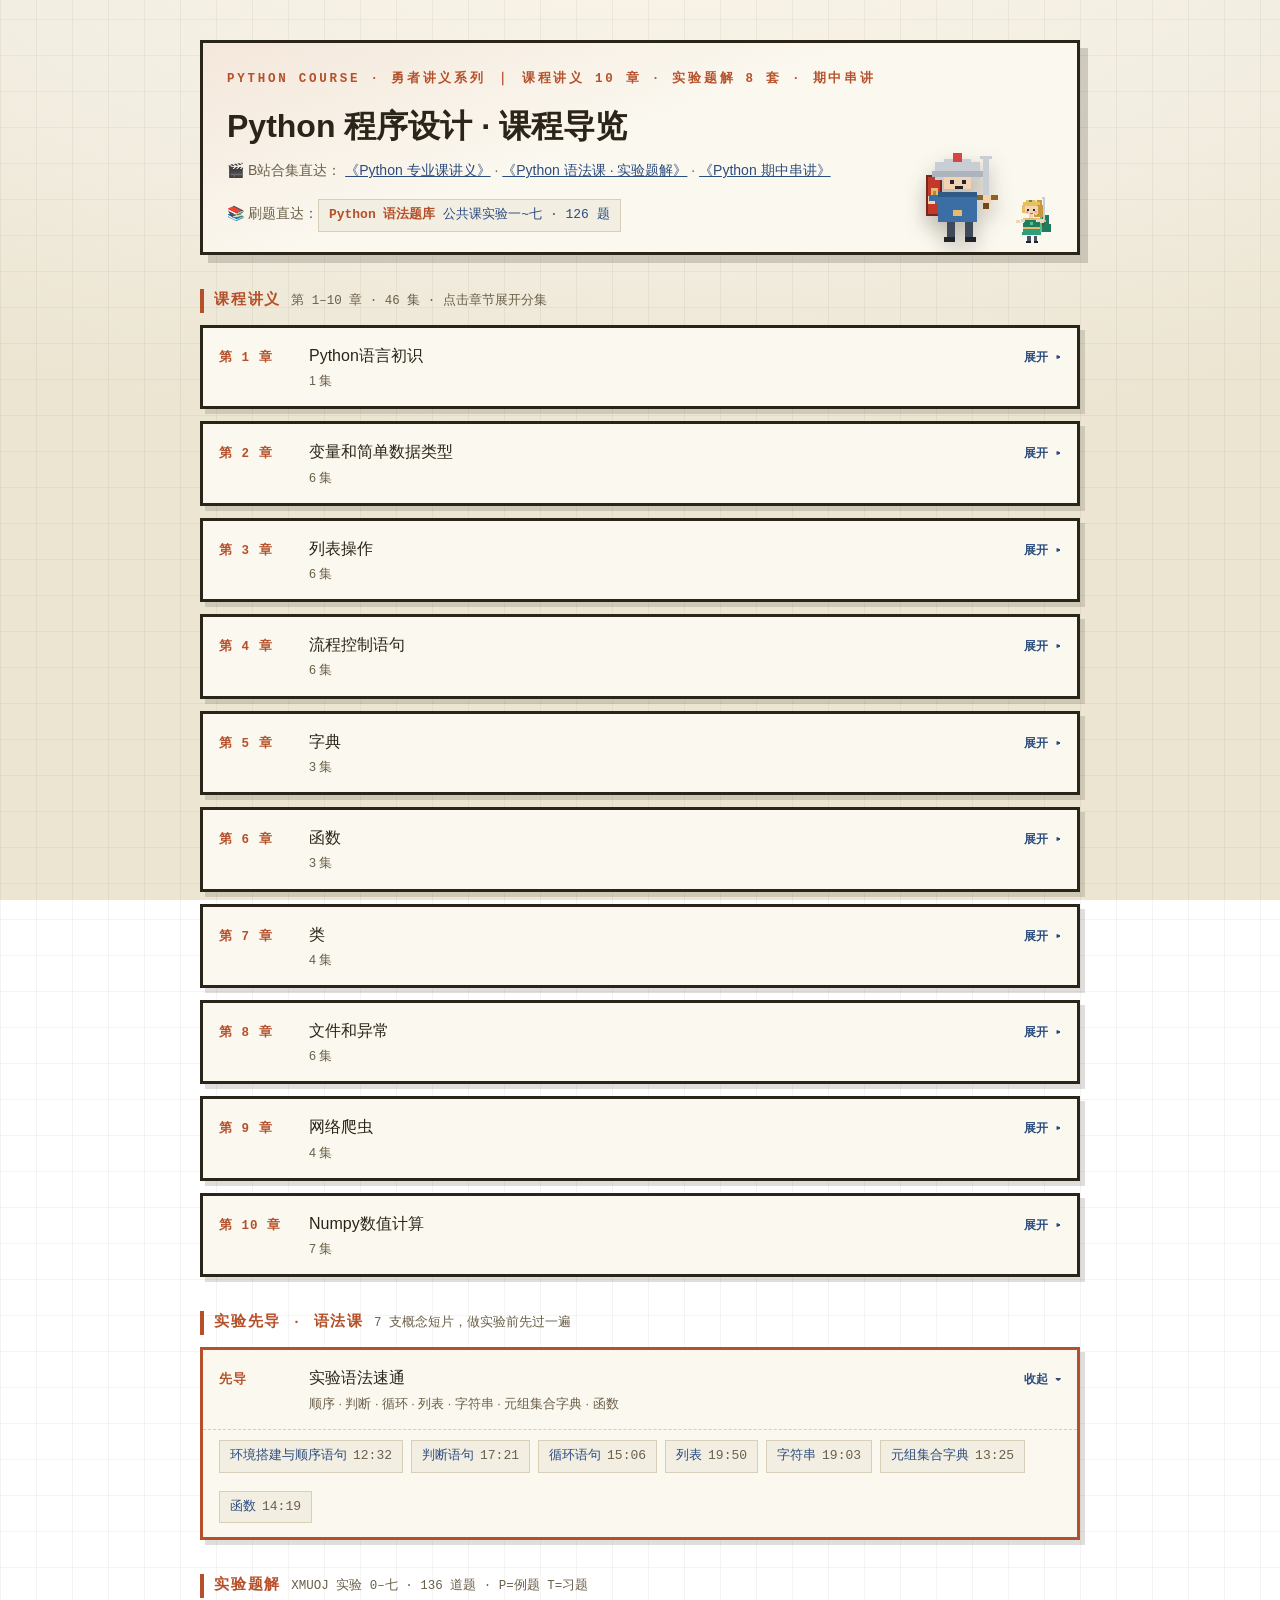
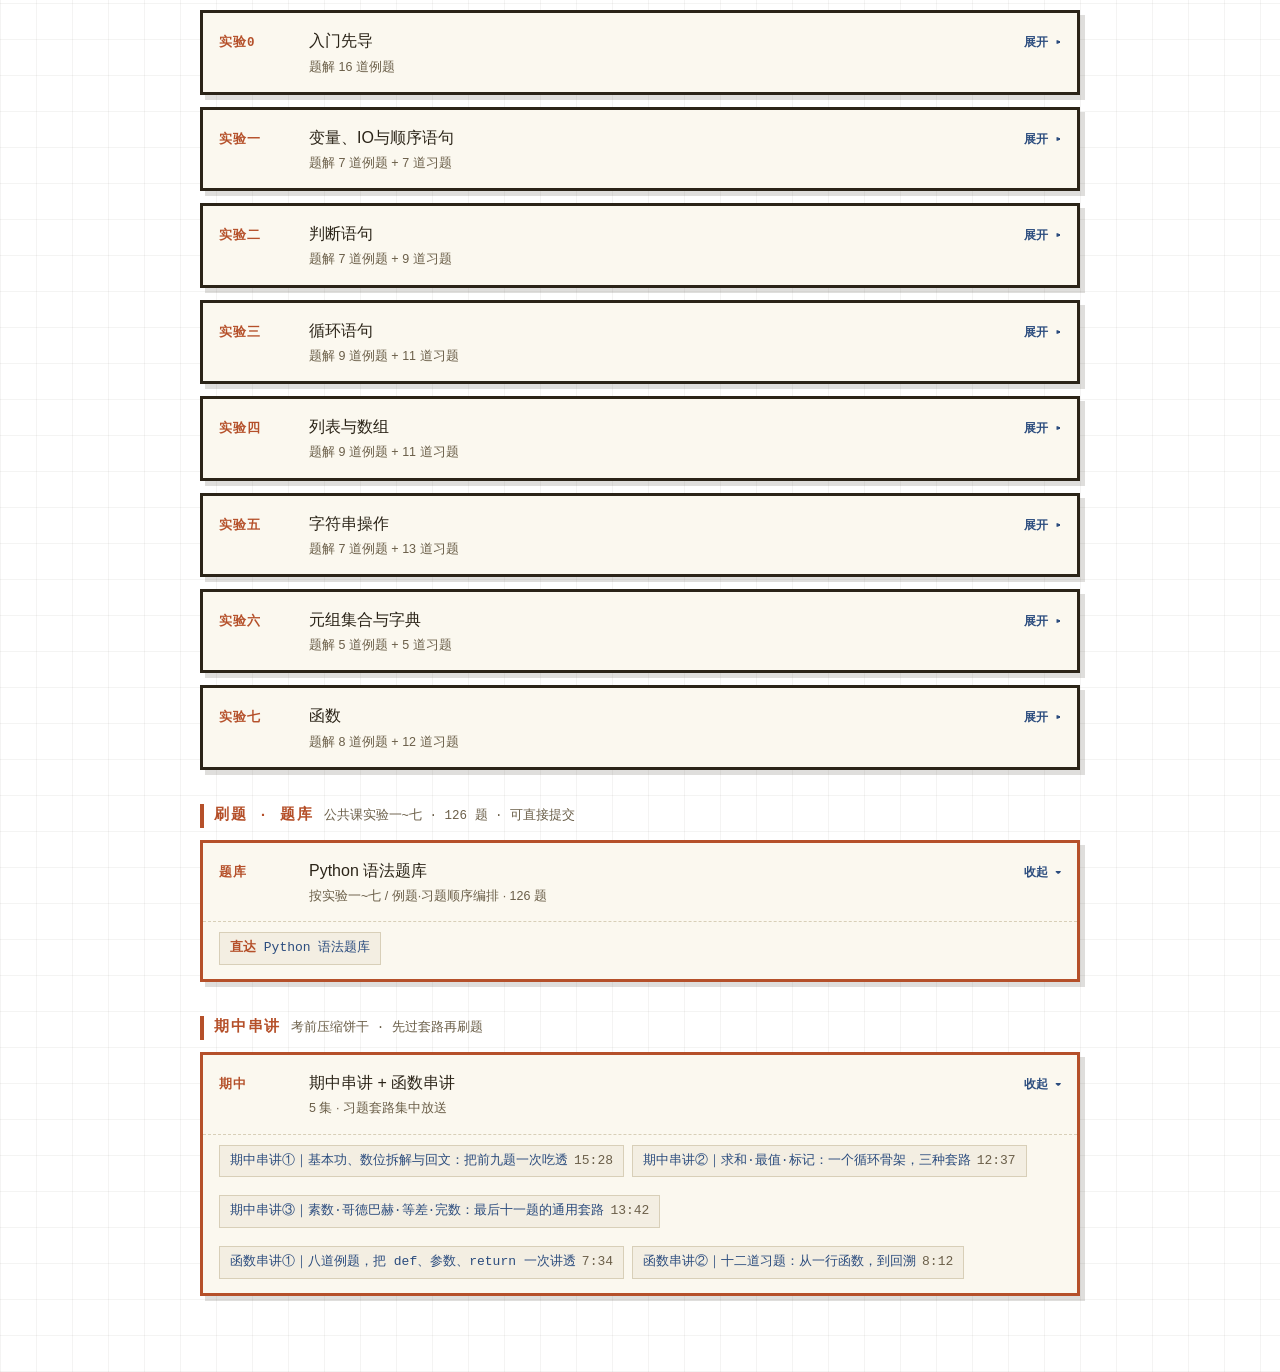
==== PythonCourse/index.html @ c73b4967 "PythonCourse: add Python grammar bank direct links Sync the live /PythonCourse/ page into the repo, " ====
<!DOCTYPE html><html lang="zh-CN"><head><meta charset="UTF-8">
<meta name="viewport" content="width=device-width,initial-scale=1">
<title>Python 程序设计 · 勇者讲义课程导览</title><style>
*{box-sizing:border-box}
body{margin:0;color:#2b2418;font:16px/1.7 -apple-system,"PingFang SC","Microsoft YaHei",sans-serif;
padding:40px max(16px,env(safe-area-inset-left)) 64px max(16px,env(safe-area-inset-right));
background:repeating-linear-gradient(0deg,rgba(43,36,24,.05) 0 1px,transparent 1px 36px),
repeating-linear-gradient(90deg,rgba(43,36,24,.05) 0 1px,transparent 1px 36px),
radial-gradient(1200px 560px at 50% -120px,#faf5e8 0%,#f3eee2 58%,#ece5d2 100%) fixed}
main{max-width:880px;margin:0 auto}
header{position:relative;padding:26px 180px 20px 24px;margin-bottom:14px;overflow:hidden;
background:linear-gradient(160deg,rgba(181,80,42,.10),transparent 46%),#fbf8ef;
border:3px solid #2b2418;box-shadow:8px 8px 0 rgba(43,36,24,.18)}
@media(max-width:700px){header{padding-right:24px}}
header::before,header::after{content:"";position:absolute;width:16px;height:16px;border:3px solid #b5502a}
header::before{top:-3px;left:-3px;border-right:none;border-bottom:none}
header::after{bottom:-3px;right:-3px;border-left:none;border-top:none}
.kicker{font:600 12.5px/1.6 ui-monospace,Menlo,monospace;letter-spacing:.22em;color:#b5502a}
h1{font-size:clamp(24px,4.4vw,32px);margin:10px 0 6px}
.lead{color:#6b5f49;font-size:14px;margin:6px 0 0}
.lead a{color:#2b4c7e}
.sprites{position:absolute;right:18px;bottom:0;display:flex;align-items:flex-end;pointer-events:none}
.sprites .h{width:120px;height:120px;image-rendering:pixelated;filter:drop-shadow(0 10px 10px rgba(43,36,24,.3))}
.sprites .v{width:60px;height:60px;image-rendering:pixelated;margin-left:-14px;margin-bottom:4px}
@media(max-width:700px){.sprites{opacity:.3}}
h2{font:600 15px/1.6 ui-monospace,Menlo,monospace;letter-spacing:.12em;color:#b5502a;margin:34px 0 12px;
border-left:4px solid #b5502a;padding-left:10px}
h2 small{color:#6b5f49;font-weight:400;letter-spacing:0;margin-left:10px}
.card{border:3px solid #2b2418;background:#fbf8ef;margin-bottom:12px;box-shadow:5px 5px 0 rgba(43,36,24,.15)}
.card summary{display:flex;gap:14px;align-items:baseline;padding:14px 16px;cursor:pointer;list-style:none}
.card summary::-webkit-details-marker{display:none}
.card:hover{border-color:#b5502a}
.card[open]{border-color:#b5502a}
.no{flex:0 0 76px;font:600 12.5px/1.7 ui-monospace,Menlo,monospace;color:#b5502a;letter-spacing:.08em}
.t{font-size:16px;min-width:0}
.sub{display:block;font-size:12.5px;color:#6b5f49;margin-top:2px}
.vc{margin-left:auto;font:600 12px/1.8 ui-monospace,Menlo,monospace;color:#2b4c7e;white-space:nowrap}
.vc::after{content:'展开 ▸'}
.card[open] .vc::after{content:'收起 ▾'}
.eps{display:flex;flex-wrap:wrap;gap:8px;padding:0 16px 14px 16px;border-top:1px dashed #d8cfb8}
a.ep{font:13px/1.6 ui-monospace,Menlo,monospace;text-decoration:none;color:#2b4c7e;
background:#f3eee2;border:1px solid #d8cfb8;padding:5px 10px;margin-top:10px}
a.ep:hover{border-color:#b5502a;color:#b5502a}
a.ep b{color:#b5502a;font-weight:600}
.dur{color:#6b5f49;margin-left:6px}
</style></head><body><main>
<header>
  <div class="kicker">PYTHON COURSE · 勇者讲义系列 ｜ 课程讲义 10 章 · 实验题解 8 套 · 期中串讲</div>
  <h1>Python 程序设计 · 课程导览</h1>
  <p class="lead">🎬 B站合集直达：
  <a href="https://space.bilibili.com/475155110/channel/seriesdetail?sid=9361217" target="_blank" rel="noopener">《Python 专业课讲义》</a> ·
  <a href="https://space.bilibili.com/475155110/channel/seriesdetail?sid=9321748" target="_blank" rel="noopener">《Python 语法课 · 实验题解》</a> ·
  <a href="https://space.bilibili.com/475155110/channel/seriesdetail?sid=9461078" target="_blank" rel="noopener">《Python 期中串讲》</a></p>
  <p class="lead">📚 刷题直达：<a class="ep" style="display:inline-block" href="https://xmuoj.com/contest/493" target="_blank" rel="noopener"><b>Python 语法题库</b> 公共课实验一~七 · 126 题</a></p>
  <div class="sprites"><img class="h" src="assets/hero.svg"><img class="v" src="assets/vera.svg"></div>
</header>

<h2>课程讲义<small>第 1–10 章 · 46 集 · 点击章节展开分集</small></h2>
<details class="card"><summary>
      <span class="no">第 1 章</span>
      <span class="t">Python语言初识<span class="sub">1 集</span></span>
      <span class="vc"></span></summary><div class="eps"><a class="ep" href="https://www.bilibili.com/video/BV1fGJd6gE2Y" target="_blank" rel="noopener"><b></b> 环境搭建与第一个程序<span class="dur">12:32</span></a></div></details><details class="card"><summary>
      <span class="no">第 2 章</span>
      <span class="t">变量和简单数据类型<span class="sub">6 集</span></span>
      <span class="vc"></span></summary><div class="eps"><a class="ep" href="https://www.bilibili.com/video/BV1xAnn6WEqK" target="_blank" rel="noopener"><b>1/6</b> 变量与常量：名字、命名与赋值<span class="dur">5:36</span></a><a class="ep" href="https://www.bilibili.com/video/BV12Ann6WE7d" target="_blank" rel="noopener"><b>2/6</b> 字符串基础：引号、转义与常用操作<span class="dur">5:20</span></a><a class="ep" href="https://www.bilibili.com/video/BV14cnn6REyr" target="_blank" rel="noopener"><b>3/6</b> 字符串方法与格式化：切片、split、f-string<span class="dur">4:48</span></a><a class="ep" href="https://www.bilibili.com/video/BV14cnn6REk5" target="_blank" rel="noopener"><b>4/6</b> 数字与运算：整数、浮点、精度与 math<span class="dur">5:01</span></a><a class="ep" href="https://www.bilibili.com/video/BV14cnn6RE7Q" target="_blank" rel="noopener"><b>5/6</b> 输入与输出：print、input 与 f-string<span class="dur">4:08</span></a><a class="ep" href="https://www.bilibili.com/video/BV1yKnn6HEEr" target="_blank" rel="noopener"><b>6/6</b> 综合与陷阱：错误、引用与实战（收官）<span class="dur">4:54</span></a></div></details><details class="card"><summary>
      <span class="no">第 3 章</span>
      <span class="t">列表操作<span class="sub">6 集</span></span>
      <span class="vc"></span></summary><div class="eps"><a class="ep" href="https://www.bilibili.com/video/BV15xnn6BERj" target="_blank" rel="noopener"><b>1/6</b> 创建、索引与添加<span class="dur">7:41</span></a><a class="ep" href="https://www.bilibili.com/video/BV1ahnn6NE91" target="_blank" rel="noopener"><b>2/6</b> 删除与组织：del、pop、remove、排序<span class="dur">6:27</span></a><a class="ep" href="https://www.bilibili.com/video/BV1Vhnn6NEPL" target="_blank" rel="noopener"><b>3/6</b> 遍历与截取：for、range 与切片<span class="dur">5:57</span></a><a class="ep" href="https://www.bilibili.com/video/BV1Vbnn6iEU8" target="_blank" rel="noopener"><b>4/6</b> 元组：不可变的序列<span class="dur">5:47</span></a><a class="ep" href="https://www.bilibili.com/video/BV1Vbnn6iE23" target="_blank" rel="noopener"><b>5/6</b> 进阶（上）：方法辨析、排序 key、推导式<span class="dur">6:04</span></a><a class="ep" href="https://www.bilibili.com/video/BV1N1nn6REE5" target="_blank" rel="noopener"><b>6/6</b> 进阶（下）：拷贝、陷阱与综合<span class="dur">5:40</span></a></div></details><details class="card"><summary>
      <span class="no">第 4 章</span>
      <span class="t">流程控制语句<span class="sub">6 集</span></span>
      <span class="vc"></span></summary><div class="eps"><a class="ep" href="https://www.bilibili.com/video/BV1ULnJ6xETt" target="_blank" rel="noopener"><b>1/6</b> 赋值、输入与输出<span class="dur">7:23</span></a><a class="ep" href="https://www.bilibili.com/video/BV1uLnJ64EH7" target="_blank" rel="noopener"><b>2/6</b> 条件语句基础<span class="dur">7:00</span></a><a class="ep" href="https://www.bilibili.com/video/BV1canJ61E3c" target="_blank" rel="noopener"><b>3/6</b> 条件进阶：真值、短路、三元、match<span class="dur">7:19</span></a><a class="ep" href="https://www.bilibili.com/video/BV1canJ61EqM" target="_blank" rel="noopener"><b>4/6</b> for 循环与 range<span class="dur">6:21</span></a><a class="ep" href="https://www.bilibili.com/video/BV1nanJ61EgB" target="_blank" rel="noopener"><b>5/6</b> while、break 与 continue<span class="dur">5:53</span></a><a class="ep" href="https://www.bilibili.com/video/BV1whnJ6jEjC" target="_blank" rel="noopener"><b>6/6</b> 循环进阶与综合<span class="dur">7:50</span></a></div></details><details class="card"><summary>
      <span class="no">第 5 章</span>
      <span class="t">字典<span class="sub">3 集</span></span>
      <span class="vc"></span></summary><div class="eps"><a class="ep" href="https://www.bilibili.com/video/BV1sZnL63ETK" target="_blank" rel="noopener"><b>1/3</b> 键值对、创建与增删改查<span class="dur">11:41</span></a><a class="ep" href="https://www.bilibili.com/video/BV1xdnL6kELS" target="_blank" rel="noopener"><b>2/3</b> 七大方法与嵌套<span class="dur">11:34</span></a><a class="ep" href="https://www.bilibili.com/video/BV1xdnL6kELr" target="_blank" rel="noopener"><b>3/3</b> 推导式、实战与作业<span class="dur">14:57</span></a></div></details><details class="card"><summary>
      <span class="no">第 6 章</span>
      <span class="t">函数<span class="sub">3 集</span></span>
      <span class="vc"></span></summary><div class="eps"><a class="ep" href="https://www.bilibili.com/video/BV1v7nj6tE2c" target="_blank" rel="noopener"><b>1/3</b> 定义、返回值与传参<span class="dur">12:15</span></a><a class="ep" href="https://www.bilibili.com/video/BV1L7nj6tEjF" target="_blank" rel="noopener"><b>2/3</b> 作用域、传递列表与模块<span class="dur">9:13</span></a><a class="ep" href="https://www.bilibili.com/video/BV157nj6tEUG" target="_blank" rel="noopener"><b>3/3</b> lambda、实例与作业<span class="dur">7:11</span></a></div></details><details class="card"><summary>
      <span class="no">第 7 章</span>
      <span class="t">类<span class="sub">4 集</span></span>
      <span class="vc"></span></summary><div class="eps"><a class="ep" href="https://www.bilibili.com/video/BV1kKnE6CECe" target="_blank" rel="noopener"><b>1/4</b> 类与对象：定义、self 与构造析构<span class="dur">9:52</span></a><a class="ep" href="https://www.bilibili.com/video/BV1CNnE65E3y" target="_blank" rel="noopener"><b>2/4</b> 类属性、三种方法与特殊方法<span class="dur">8:43</span></a><a class="ep" href="https://www.bilibili.com/video/BV1WNnE65Euw" target="_blank" rel="noopener"><b>3/4</b> 继承、MRO 与多态<span class="dur">7:37</span></a><a class="ep" href="https://www.bilibili.com/video/BV1CNnE65EV2" target="_blank" rel="noopener"><b>4/4</b> 作用域、迭代器与常见陷阱<span class="dur">11:15</span></a></div></details><details class="card"><summary>
      <span class="no">第 8 章</span>
      <span class="t">文件和异常<span class="sub">6 集</span></span>
      <span class="vc"></span></summary><div class="eps"><a class="ep" href="https://www.bilibili.com/video/BV1J3nE6gEBY" target="_blank" rel="noopener"><b>1/6</b> 打开与读取：open、模式与编码<span class="dur">11:14</span></a><a class="ep" href="https://www.bilibili.com/video/BV17LnE6qE2c" target="_blank" rel="noopener"><b>2/6</b> 写入与 with：write、flush、列表推导<span class="dur">8:39</span></a><a class="ep" href="https://www.bilibili.com/video/BV1ZLnE6qERz" target="_blank" rel="noopener"><b>3/6</b> 路径与目录：os 模块、目录树与 os.walk<span class="dur">7:24</span></a><a class="ep" href="https://www.bilibili.com/video/BV17LnE6qEQ3" target="_blank" rel="noopener"><b>4/6</b> 常见文件格式：pathlib、csv、json 与二进制<span class="dur">8:53</span></a><a class="ep" href="https://www.bilibili.com/video/BV1f5nE6MEZR" target="_blank" rel="noopener"><b>5/6</b> 异常基础：try / except / else / finally<span class="dur">8:48</span></a><a class="ep" href="https://www.bilibili.com/video/BV1E5nE6MEkg" target="_blank" rel="noopener"><b>6/6</b> raise、断言与日志<span class="dur">9:47</span></a></div></details><details class="card"><summary>
      <span class="no">第 9 章</span>
      <span class="t">网络爬虫<span class="sub">4 集</span></span>
      <span class="vc"></span></summary><div class="eps"><a class="ep" href="https://www.bilibili.com/video/BV1FpWR6JEBg" target="_blank" rel="noopener"><b>1/4</b> 爬虫原理：URL、请求响应与 robots 协议<span class="dur">6:43</span></a><a class="ep" href="https://www.bilibili.com/video/BV1E4WR62EAz" target="_blank" rel="noopener"><b>2/4</b> requests：抓取网页与响应处理<span class="dur">5:53</span></a><a class="ep" href="https://www.bilibili.com/video/BV1ExWR67Esr" target="_blank" rel="noopener"><b>3/4</b> Beautiful Soup：解析 HTML 提取数据<span class="dur">6:07</span></a><a class="ep" href="https://www.bilibili.com/video/BV1ZxWR6jERz" target="_blank" rel="noopener"><b>4/4</b> 正则表达式与进阶：cookies、登录与浏览器控制<span class="dur">6:07</span></a></div></details><details class="card"><summary>
      <span class="no">第 10 章</span>
      <span class="t">Numpy数值计算<span class="sub">7 集</span></span>
      <span class="vc"></span></summary><div class="eps"><a class="ep" href="https://www.bilibili.com/video/BV1gkWR6iERa" target="_blank" rel="noopener"><b>1/7</b> NumPy 概述：ndarray 与向量化<span class="dur">5:56</span></a><a class="ep" href="https://www.bilibili.com/video/BV1DrWR6KErg" target="_blank" rel="noopener"><b>2/7</b> 数组创建：ndim、shape 与常用函数<span class="dur">3:20</span></a><a class="ep" href="https://www.bilibili.com/video/BV1grWR6TEtF" target="_blank" rel="noopener"><b>3/7</b> 索引与切片：视图、布尔与花式索引<span class="dur">3:19</span></a><a class="ep" href="https://www.bilibili.com/video/BV1arWR6TEAm" target="_blank" rel="noopener"><b>4/7</b> 变形与转置：reshape、transpose 与 flatten<span class="dur">2:47</span></a><a class="ep" href="https://www.bilibili.com/video/BV1u1WR6eExM" target="_blank" rel="noopener"><b>5/7</b> 数值运算与广播机制<span class="dur">4:13</span></a><a class="ep" href="https://www.bilibili.com/video/BV1UyWR6PEYh" target="_blank" rel="noopener"><b>6/7</b> 自学篇：排序筛选、随机种子与数据读写<span class="dur">3:21</span></a><a class="ep" href="https://www.bilibili.com/video/BV1SyWR6PEj7" target="_blank" rel="noopener"><b>7/7</b> 综合案例：成绩分析、数据清洗与数据集<span class="dur">3:45</span></a></div></details>

<h2>实验先导 · 语法课<small>7 支概念短片，做实验前先过一遍</small></h2>
<details class="card" open><summary>
  <span class="no">先导</span>
  <span class="t">实验语法速通<span class="sub">顺序 · 判断 · 循环 · 列表 · 字符串 · 元组集合字典 · 函数</span></span>
  <span class="vc"></span></summary><div class="eps"><a class="ep" href="https://www.bilibili.com/video/BV1Ewpm6oE91" target="_blank" rel="noopener">环境搭建与顺序语句<span class="dur">12:32</span></a><a class="ep" href="https://www.bilibili.com/video/BV1zwpm6dETP" target="_blank" rel="noopener">判断语句<span class="dur">17:21</span></a><a class="ep" href="https://www.bilibili.com/video/BV1zwpm6dEL6" target="_blank" rel="noopener">循环语句<span class="dur">15:06</span></a><a class="ep" href="https://www.bilibili.com/video/BV1qTpm6pEMW" target="_blank" rel="noopener">列表<span class="dur">19:50</span></a><a class="ep" href="https://www.bilibili.com/video/BV1oTpm6pEi6" target="_blank" rel="noopener">字符串<span class="dur">19:03</span></a><a class="ep" href="https://www.bilibili.com/video/BV1qNpm69EXP" target="_blank" rel="noopener">元组集合字典<span class="dur">13:25</span></a><a class="ep" href="https://www.bilibili.com/video/BV1qNpm69Eqx" target="_blank" rel="noopener">函数<span class="dur">14:19</span></a></div></details>

<h2>实验题解<small>XMUOJ 实验 0–七 · 136 道题 · P=例题 T=习题</small></h2>
<details class="card"><summary>
      <span class="no">实验0</span>
      <span class="t">入门先导<span class="sub">题解 16 道例题</span></span>
      <span class="vc"></span></summary><div class="eps"><a class="ep" href="https://www.bilibili.com/video/BV1VHJy6vEo5" target="_blank" rel="noopener"><b>P01</b> A+B<span class="dur">4:51</span></a><a class="ep" href="https://www.bilibili.com/video/BV189J16aETW" target="_blank" rel="noopener"><b>P02</b> 简单乘积<span class="dur">5:14</span></a><a class="ep" href="https://www.bilibili.com/video/BV134Jy6wErg" target="_blank" rel="noopener"><b>P03</b> 差<span class="dur">5:01</span></a><a class="ep" href="https://www.bilibili.com/video/BV134Jy6wEmE" target="_blank" rel="noopener"><b>P04</b> 圆的面积<span class="dur">4:52</span></a><a class="ep" href="https://www.bilibili.com/video/BV1GsJy6YEmG" target="_blank" rel="noopener"><b>P05</b> 球的体积<span class="dur">4:56</span></a><a class="ep" href="https://www.bilibili.com/video/BV189J16aEgn" target="_blank" rel="noopener"><b>P06</b> 燃料消耗<span class="dur">4:40</span></a><a class="ep" href="https://www.bilibili.com/video/BV1S9J16aEse" target="_blank" rel="noopener"><b>P07</b> 名字的三种形式<span class="dur">5:24</span></a><a class="ep" href="https://www.bilibili.com/video/BV1mZJ16fEMU" target="_blank" rel="noopener"><b>P08</b> 名单的首尾<span class="dur">5:00</span></a><a class="ep" href="https://www.bilibili.com/video/BV14ZJ16fECr" target="_blank" rel="noopener"><b>P09</b> 收集摩托车<span class="dur">5:16</span></a><a class="ep" href="https://www.bilibili.com/video/BV1toJ168EdM" target="_blank" rel="noopener"><b>P10</b> 列表大扫除<span class="dur">5:42</span></a><a class="ep" href="https://www.bilibili.com/video/BV1toJ168EEB" target="_blank" rel="noopener"><b>P11</b> 名言<span class="dur">4:58</span></a><a class="ep" href="https://www.bilibili.com/video/BV1toJ168E7N" target="_blank" rel="noopener"><b>P12</b> 去除空白<span class="dur">4:47</span></a><a class="ep" href="https://www.bilibili.com/video/BV16VJ26UETd" target="_blank" rel="noopener"><b>P13</b> 嘉宾名单<span class="dur">5:16</span></a><a class="ep" href="https://www.bilibili.com/video/BV16VJ26UEwV" target="_blank" rel="noopener"><b>P14</b> 放眼世界<span class="dur">6:15</span></a><a class="ep" href="https://www.bilibili.com/video/BV1LnJy6KE7p" target="_blank" rel="noopener"><b>P15</b> 嘉宾人数<span class="dur">4:59</span></a><a class="ep" href="https://www.bilibili.com/video/BV1FVJ26SECo" target="_blank" rel="noopener"><b>P16</b> 最小数和它的位置<span class="dur">5:37</span></a></div></details><details class="card"><summary>
      <span class="no">实验一</span>
      <span class="t">变量、IO与顺序语句<span class="sub">题解 7 道例题 + 7 道习题</span></span>
      <span class="vc"></span></summary><div class="eps"><a class="ep" href="https://www.bilibili.com/video/BV1BGJy6rEfr" target="_blank" rel="noopener"><b>P01</b> 平均数1<span class="dur">5:05</span></a><a class="ep" href="https://www.bilibili.com/video/BV1CAJy6mENb" target="_blank" rel="noopener"><b>P02</b> 工资<span class="dur">5:09</span></a><a class="ep" href="https://www.bilibili.com/video/BV1AAJy6UESp" target="_blank" rel="noopener"><b>P03</b> 油耗<span class="dur">4:43</span></a><a class="ep" href="https://www.bilibili.com/video/BV1WCJy6nEsL" target="_blank" rel="noopener"><b>P04</b> 两点间的距离<span class="dur">4:57</span></a><a class="ep" href="https://www.bilibili.com/video/BV1nMJy65EkH" target="_blank" rel="noopener"><b>P05</b> 钞票<span class="dur">5:42</span></a><a class="ep" href="https://www.bilibili.com/video/BV1WCJy6nESD" target="_blank" rel="noopener"><b>P06</b> 时间转换<span class="dur">4:42</span></a><a class="ep" href="https://www.bilibili.com/video/BV1nMJy65Ez5" target="_blank" rel="noopener"><b>P07</b> 天数转换<span class="dur">5:02</span></a><a class="ep" href="https://www.bilibili.com/video/BV1nMJy65EX7" target="_blank" rel="noopener"><b>T01</b> 简单计算<span class="dur">5:09</span></a><a class="ep" href="https://www.bilibili.com/video/BV1HKJy61Em2" target="_blank" rel="noopener"><b>T02</b> 面积<span class="dur">5:28</span></a><a class="ep" href="https://www.bilibili.com/video/BV1HKJy61EV3" target="_blank" rel="noopener"><b>T03</b> 平均数2<span class="dur">4:58</span></a><a class="ep" href="https://www.bilibili.com/video/BV1rKJy61Eix" target="_blank" rel="noopener"><b>T04</b> 工资和奖金<span class="dur">5:34</span></a><a class="ep" href="https://www.bilibili.com/video/BV19AJ16iEim" target="_blank" rel="noopener"><b>T05</b> 最大值<span class="dur">4:35</span></a><a class="ep" href="https://www.bilibili.com/video/BV1kDJ26WEph" target="_blank" rel="noopener"><b>T06</b> 距离<span class="dur">5:04</span></a><a class="ep" href="https://www.bilibili.com/video/BV1wDJ26WEHZ" target="_blank" rel="noopener"><b>T07</b> 钞票和硬币<span class="dur">7:31</span></a></div></details><details class="card"><summary>
      <span class="no">实验二</span>
      <span class="t">判断语句<span class="sub">题解 7 道例题 + 9 道习题</span></span>
      <span class="vc"></span></summary><div class="eps"><a class="ep" href="https://www.bilibili.com/video/BV1LjJk6cEg7" target="_blank" rel="noopener"><b>P01</b> 倍数<span class="dur">4:23</span></a><a class="ep" href="https://www.bilibili.com/video/BV1vjJk6cEdW" target="_blank" rel="noopener"><b>P02</b> 零食<span class="dur">4:07</span></a><a class="ep" href="https://www.bilibili.com/video/BV1KYJk6JEZk" target="_blank" rel="noopener"><b>P03</b> 区间<span class="dur">4:32</span></a><a class="ep" href="https://www.bilibili.com/video/BV14YJk6JE7s" target="_blank" rel="noopener"><b>P04</b> 三角形<span class="dur">4:21</span></a><a class="ep" href="https://www.bilibili.com/video/BV1ThJk6DEky" target="_blank" rel="noopener"><b>P05</b> 游戏时间<span class="dur">4:12</span></a><a class="ep" href="https://www.bilibili.com/video/BV1exJ266EYt" target="_blank" rel="noopener"><b>P06</b> 加薪<span class="dur">4:43</span></a><a class="ep" href="https://www.bilibili.com/video/BV1LsJ263Eud" target="_blank" rel="noopener"><b>P07</b> 动物<span class="dur">4:20</span></a><a class="ep" href="https://www.bilibili.com/video/BV1NiJk67EWv" target="_blank" rel="noopener"><b>T01</b> 选择练习1<span class="dur">4:22</span></a><a class="ep" href="https://www.bilibili.com/video/BV1siJk67EoY" target="_blank" rel="noopener"><b>T02</b> DDD<span class="dur">4:14</span></a><a class="ep" href="https://www.bilibili.com/video/BV1NiJk67ECJ" target="_blank" rel="noopener"><b>T03</b> 点的坐标<span class="dur">4:33</span></a><a class="ep" href="https://www.bilibili.com/video/BV1vsJ263EiG" target="_blank" rel="noopener"><b>T04</b> 三角形类型<span class="dur">4:46</span></a><a class="ep" href="https://www.bilibili.com/video/BV1xeJk6UEoL" target="_blank" rel="noopener"><b>T05</b> 游戏时间2<span class="dur">4:24</span></a><a class="ep" href="https://www.bilibili.com/video/BV1KeJk6UESP" target="_blank" rel="noopener"><b>T06</b> 税<span class="dur">4:24</span></a><a class="ep" href="https://www.bilibili.com/video/BV15sJ263EmJ" target="_blank" rel="noopener"><b>T07</b> 简单排序<span class="dur">4:34</span></a><a class="ep" href="https://www.bilibili.com/video/BV184Jk6WERr" target="_blank" rel="noopener"><b>T08</b> 一元二次方程公式<span class="dur">4:36</span></a><a class="ep" href="https://www.bilibili.com/video/BV1XbJ26BEvR" target="_blank" rel="noopener"><b>T09</b> 平均数3<span class="dur">4:47</span></a></div></details><details class="card"><summary>
      <span class="no">实验三</span>
      <span class="t">循环语句<span class="sub">题解 9 道例题 + 11 道习题</span></span>
      <span class="vc"></span></summary><div class="eps"><a class="ep" href="https://www.bilibili.com/video/BV13hJ26TEdH" target="_blank" rel="noopener"><b>P01</b> 偶数<span class="dur">3:51</span></a><a class="ep" href="https://www.bilibili.com/video/BV1uvJ26eE8L" target="_blank" rel="noopener"><b>P02</b> 奇数<span class="dur">3:43</span></a><a class="ep" href="https://www.bilibili.com/video/BV18vJ26eEAu" target="_blank" rel="noopener"><b>P03</b> 正数<span class="dur">3:56</span></a><a class="ep" href="https://www.bilibili.com/video/BV1PsJ16pE4K" target="_blank" rel="noopener"><b>P04</b> 连续奇数的和1<span class="dur">3:42</span></a><a class="ep" href="https://www.bilibili.com/video/BV1uvJ26eEWN" target="_blank" rel="noopener"><b>P05</b> 最大数和它的位置<span class="dur">4:16</span></a><a class="ep" href="https://www.bilibili.com/video/BV1geJ26NEAo" target="_blank" rel="noopener"><b>P06</b> 递增序列<span class="dur">4:11</span></a><a class="ep" href="https://www.bilibili.com/video/BV1geJ26NEjC" target="_blank" rel="noopener"><b>P07</b> 连续整数相加<span class="dur">4:11</span></a><a class="ep" href="https://www.bilibili.com/video/BV1xcJ26oEWK" target="_blank" rel="noopener"><b>P08</b> 约数<span class="dur">4:00</span></a><a class="ep" href="https://www.bilibili.com/video/BV1xcJ26oE5N" target="_blank" rel="noopener"><b>P09</b> PUM<span class="dur">4:28</span></a><a class="ep" href="https://www.bilibili.com/video/BV1xcJ26oEMK" target="_blank" rel="noopener"><b>T01</b> 余数<span class="dur">3:49</span></a><a class="ep" href="https://www.bilibili.com/video/BV14FJ26tEBR" target="_blank" rel="noopener"><b>T02</b> 六个奇数<span class="dur">3:49</span></a><a class="ep" href="https://www.bilibili.com/video/BV14FJ26tENi" target="_blank" rel="noopener"><b>T03</b> 乘法表<span class="dur">4:23</span></a><a class="ep" href="https://www.bilibili.com/video/BV14FJ26tEEH" target="_blank" rel="noopener"><b>T04</b> 实验<span class="dur">4:24</span></a><a class="ep" href="https://www.bilibili.com/video/BV1WPJ26REZ3" target="_blank" rel="noopener"><b>T05</b> 区间2<span class="dur">4:20</span></a><a class="ep" href="https://www.bilibili.com/video/BV1sPJ26dEim" target="_blank" rel="noopener"><b>T06</b> 连续奇数的和2<span class="dur">4:20</span></a><a class="ep" href="https://www.bilibili.com/video/BV12EJ16xEtc" target="_blank" rel="noopener"><b>T07</b> 简单斐波那契<span class="dur">4:01</span></a><a class="ep" href="https://www.bilibili.com/video/BV1sPJ26REua" target="_blank" rel="noopener"><b>T08</b> 数字序列和它的和<span class="dur">4:16</span></a><a class="ep" href="https://www.bilibili.com/video/BV1WPJ26RERF" target="_blank" rel="noopener"><b>T09</b> 完全数<span class="dur">4:02</span></a><a class="ep" href="https://www.bilibili.com/video/BV1NAJ264EYF" target="_blank" rel="noopener"><b>T10</b> 质数<span class="dur">4:00</span></a><a class="ep" href="https://www.bilibili.com/video/BV1xAJ26xEgf" target="_blank" rel="noopener"><b>T11</b> 菱形<span class="dur">4:41</span></a></div></details><details class="card"><summary>
      <span class="no">实验四</span>
      <span class="t">列表与数组<span class="sub">题解 9 道例题 + 11 道习题</span></span>
      <span class="vc"></span></summary><div class="eps"><a class="ep" href="https://www.bilibili.com/video/BV1n9J26HEsV" target="_blank" rel="noopener"><b>P01</b> 数组替换<span class="dur">4:45</span></a><a class="ep" href="https://www.bilibili.com/video/BV1cQJ26XEij" target="_blank" rel="noopener"><b>P02</b> 数组填充<span class="dur">4:18</span></a><a class="ep" href="https://www.bilibili.com/video/BV1cQJ26XEXh" target="_blank" rel="noopener"><b>P03</b> 数组选择<span class="dur">4:10</span></a><a class="ep" href="https://www.bilibili.com/video/BV1nQJ26XE92" target="_blank" rel="noopener"><b>P04</b> 数组中的行<span class="dur">7:13</span></a><a class="ep" href="https://www.bilibili.com/video/BV1NyJ26tE4c" target="_blank" rel="noopener"><b>P05</b> 数组的右上半部分<span class="dur">7:09</span></a><a class="ep" href="https://www.bilibili.com/video/BV1NyJ26tEgp" target="_blank" rel="noopener"><b>P06</b> 数组的左上半部分<span class="dur">6:36</span></a><a class="ep" href="https://www.bilibili.com/video/BV1NyJ26tEPe" target="_blank" rel="noopener"><b>P07</b> 数组的上方区域<span class="dur">6:36</span></a><a class="ep" href="https://www.bilibili.com/video/BV1NkJ26fEf6" target="_blank" rel="noopener"><b>P08</b> 数组的左方区域<span class="dur">6:28</span></a><a class="ep" href="https://www.bilibili.com/video/BV1NkJ26fECQ" target="_blank" rel="noopener"><b>P09</b> 平方矩阵 I<span class="dur">4:17</span></a><a class="ep" href="https://www.bilibili.com/video/BV1NkJ26fEUN" target="_blank" rel="noopener"><b>T01</b> 数组变换<span class="dur">5:35</span></a><a class="ep" href="https://www.bilibili.com/video/BV1WmJ26xEQ1" target="_blank" rel="noopener"><b>T02</b> 斐波那契数列<span class="dur">4:13</span></a><a class="ep" href="https://www.bilibili.com/video/BV1WmJ26xE4w" target="_blank" rel="noopener"><b>T03</b> 最小数和它的位置<span class="dur">3:53</span></a><a class="ep" href="https://www.bilibili.com/video/BV1AmJ26xEeH" target="_blank" rel="noopener"><b>T04</b> 数组中的列<span class="dur">6:27</span></a><a class="ep" href="https://www.bilibili.com/video/BV1s1J26oEgR" target="_blank" rel="noopener"><b>T05</b> 数组的右下半部分<span class="dur">6:45</span></a><a class="ep" href="https://www.bilibili.com/video/BV1y1J26oEkf" target="_blank" rel="noopener"><b>T06</b> 数组的左下半部分<span class="dur">6:35</span></a><a class="ep" href="https://www.bilibili.com/video/BV1dAJm65Ev1" target="_blank" rel="noopener"><b>T07</b> 数组的下方区域<span class="dur">6:40</span></a><a class="ep" href="https://www.bilibili.com/video/BV1dAJm65Eet" target="_blank" rel="noopener"><b>T08</b> 数组的右方区域<span class="dur">6:33</span></a><a class="ep" href="https://www.bilibili.com/video/BV1jAJm6LEni" target="_blank" rel="noopener"><b>T09</b> 平方矩阵 II<span class="dur">4:35</span></a><a class="ep" href="https://www.bilibili.com/video/BV1oAJm65EFP" target="_blank" rel="noopener"><b>T10</b> 平方矩阵 III<span class="dur">4:41</span></a><a class="ep" href="https://www.bilibili.com/video/BV1qcJm62Egk" target="_blank" rel="noopener"><b>T11</b> 蛇形矩阵<span class="dur">4:20</span></a></div></details><details class="card"><summary>
      <span class="no">实验五</span>
      <span class="t">字符串操作<span class="sub">题解 7 道例题 + 13 道习题</span></span>
      <span class="vc"></span></summary><div class="eps"><a class="ep" href="https://www.bilibili.com/video/BV1WKJ26WETb" target="_blank" rel="noopener"><b>P01</b> 字符串长度<span class="dur">3:48</span></a><a class="ep" href="https://www.bilibili.com/video/BV1dPJm6CEtV" target="_blank" rel="noopener"><b>P02</b> 字符串中的数字个数<span class="dur">4:02</span></a><a class="ep" href="https://www.bilibili.com/video/BV1dPJm6CExm" target="_blank" rel="noopener"><b>P03</b> 循环相克令<span class="dur">4:22</span></a><a class="ep" href="https://www.bilibili.com/video/BV1LPJm6yEE5" target="_blank" rel="noopener"><b>P04</b> 字符串加空格<span class="dur">4:13</span></a><a class="ep" href="https://www.bilibili.com/video/BV1foJ26EEyf" target="_blank" rel="noopener"><b>P05</b> 替换字符<span class="dur">4:08</span></a><a class="ep" href="https://www.bilibili.com/video/BV1JoJ26JEHE" target="_blank" rel="noopener"><b>P06</b> 字符串插入<span class="dur">4:15</span></a><a class="ep" href="https://www.bilibili.com/video/BV1PKJ26sEFq" target="_blank" rel="noopener"><b>P07</b> 只出现一次的字符<span class="dur">4:10</span></a><a class="ep" href="https://www.bilibili.com/video/BV1foJ26EECp" target="_blank" rel="noopener"><b>T01</b> 字符串匹配<span class="dur">4:14</span></a><a class="ep" href="https://www.bilibili.com/video/BV1FRJ26DEBQ" target="_blank" rel="noopener"><b>T02</b> 忽略大小写比较字符串大小<span class="dur">3:59</span></a><a class="ep" href="https://www.bilibili.com/video/BV1kRp26hEs9" target="_blank" rel="noopener"><b>T03</b> 去掉多余的空格<span class="dur">4:01</span></a><a class="ep" href="https://www.bilibili.com/video/BV1FRJ26DEHo" target="_blank" rel="noopener"><b>T04</b> 信息加密<span class="dur">4:11</span></a><a class="ep" href="https://www.bilibili.com/video/BV1JRJ26DEiH" target="_blank" rel="noopener"><b>T05</b> 输出字符串<span class="dur">4:12</span></a><a class="ep" href="https://www.bilibili.com/video/BV1qFJm67EDv" target="_blank" rel="noopener"><b>T06</b> 单词替换<span class="dur">4:07</span></a><a class="ep" href="https://www.bilibili.com/video/BV1oFJm6jEfX" target="_blank" rel="noopener"><b>T07</b> 字符串中最长的连续出现的字符<span class="dur">4:11</span></a><a class="ep" href="https://www.bilibili.com/video/BV1oFJm6jE9g" target="_blank" rel="noopener"><b>T08</b> 最长单词<span class="dur">3:58</span></a><a class="ep" href="https://www.bilibili.com/video/BV11Up26vEJY" target="_blank" rel="noopener"><b>T09</b> 倒排单词<span class="dur">3:41</span></a><a class="ep" href="https://www.bilibili.com/video/BV1ZZJ26mEfj" target="_blank" rel="noopener"><b>T10</b> 字符串移位包含问题<span class="dur">3:50</span></a><a class="ep" href="https://www.bilibili.com/video/BV1fZJ26mEEo" target="_blank" rel="noopener"><b>T11</b> 字符串乘方<span class="dur">4:00</span></a><a class="ep" href="https://www.bilibili.com/video/BV1fyJ66AEmY" target="_blank" rel="noopener"><b>T12</b> 字符串最大跨距<span class="dur">4:00</span></a><a class="ep" href="https://www.bilibili.com/video/BV1EZJ26UEcJ" target="_blank" rel="noopener"><b>T13</b> 最长公共字符串后缀<span class="dur">4:07</span></a></div></details><details class="card"><summary>
      <span class="no">实验六</span>
      <span class="t">元组集合与字典<span class="sub">题解 5 道例题 + 5 道习题</span></span>
      <span class="vc"></span></summary><div class="eps"><a class="ep" href="https://www.bilibili.com/video/BV1GtJ26uEoG" target="_blank" rel="noopener"><b>P01</b> 不同正整数的个数<span class="dur">4:07</span></a><a class="ep" href="https://www.bilibili.com/video/BV1HgJ26DEi5" target="_blank" rel="noopener"><b>P02</b> 模拟散列表<span class="dur">3:54</span></a><a class="ep" href="https://www.bilibili.com/video/BV1GtJ26uEfV" target="_blank" rel="noopener"><b>P03</b> 字符串赋值<span class="dur">4:16</span></a><a class="ep" href="https://www.bilibili.com/video/BV17JJ26yEFe" target="_blank" rel="noopener"><b>P04</b> 门禁系统<span class="dur">3:49</span></a><a class="ep" href="https://www.bilibili.com/video/BV1jJJ26yErt" target="_blank" rel="noopener"><b>P05</b> 数字排序<span class="dur">4:02</span></a><a class="ep" href="https://www.bilibili.com/video/BV1jJJ26yEhG" target="_blank" rel="noopener"><b>T01</b> 奇偶<span class="dur">4:12</span></a><a class="ep" href="https://www.bilibili.com/video/BV1ngJ26DEZz" target="_blank" rel="noopener"><b>T02</b> 字符串<span class="dur">4:04</span></a><a class="ep" href="https://www.bilibili.com/video/BV17EJ26LEn7" target="_blank" rel="noopener"><b>T03</b> 查找<span class="dur">4:06</span></a><a class="ep" href="https://www.bilibili.com/video/BV1rgJ26DE4T" target="_blank" rel="noopener"><b>T04</b> 出现次数最多的数<span class="dur">3:59</span></a><a class="ep" href="https://www.bilibili.com/video/BV17EJ26LEQt" target="_blank" rel="noopener"><b>T05</b> 子串计算<span class="dur">4:23</span></a></div></details><details class="card"><summary>
      <span class="no">实验七</span>
      <span class="t">函数<span class="sub">题解 8 道例题 + 12 道习题</span></span>
      <span class="vc"></span></summary><div class="eps"><a class="ep" href="https://www.bilibili.com/video/BV1oXJk6vEac" target="_blank" rel="noopener"><b>P01</b> n的阶乘<span class="dur">3:52</span></a><a class="ep" href="https://www.bilibili.com/video/BV1GnJk6tEBY" target="_blank" rel="noopener"><b>P02</b> x和y的最大值<span class="dur">3:43</span></a><a class="ep" href="https://www.bilibili.com/video/BV1jHJ26VEsr" target="_blank" rel="noopener"><b>P03</b> 最大公约数<span class="dur">4:00</span></a><a class="ep" href="https://www.bilibili.com/video/BV1LHJ26VEmP" target="_blank" rel="noopener"><b>P04</b> 交换数值<span class="dur">3:54</span></a><a class="ep" href="https://www.bilibili.com/video/BV1LHJ26VEQG" target="_blank" rel="noopener"><b>P05</b> 打印数字<span class="dur">3:59</span></a><a class="ep" href="https://www.bilibili.com/video/BV1UBJ26aEco" target="_blank" rel="noopener"><b>P06</b> 打印矩阵<span class="dur">4:18</span></a><a class="ep" href="https://www.bilibili.com/video/BV1aWJk6xEHZ" target="_blank" rel="noopener"><b>P07</b> 递归求阶乘<span class="dur">4:02</span></a><a class="ep" href="https://www.bilibili.com/video/BV1bBJ26aEMQ" target="_blank" rel="noopener"><b>P08</b> 递归求斐波那契数列<span class="dur">3:55</span></a><a class="ep" href="https://www.bilibili.com/video/BV13HJk6oEo9" target="_blank" rel="noopener"><b>T01</b> 绝对值<span class="dur">3:45</span></a><a class="ep" href="https://www.bilibili.com/video/BV1tBJ26aEZe" target="_blank" rel="noopener"><b>T02</b> 两个数的和<span class="dur">3:42</span></a><a class="ep" href="https://www.bilibili.com/video/BV1aHJk6oERw" target="_blank" rel="noopener"><b>T03</b> 区间求和<span class="dur">4:10</span></a><a class="ep" href="https://www.bilibili.com/video/BV1j5Jk6aE3R" target="_blank" rel="noopener"><b>T04</b> 最小公倍数<span class="dur">4:06</span></a><a class="ep" href="https://www.bilibili.com/video/BV1bqJ26AEK6" target="_blank" rel="noopener"><b>T05</b> 复制数组<span class="dur">4:28</span></a><a class="ep" href="https://www.bilibili.com/video/BV1uqJ26AEVy" target="_blank" rel="noopener"><b>T06</b> 打印字符串<span class="dur">3:53</span></a><a class="ep" href="https://www.bilibili.com/video/BV1KrJ268EeB" target="_blank" rel="noopener"><b>T07</b> 数组翻转<span class="dur">4:16</span></a><a class="ep" href="https://www.bilibili.com/video/BV1KrJ268Eqq" target="_blank" rel="noopener"><b>T08</b> 数组去重<span class="dur">4:14</span></a><a class="ep" href="https://www.bilibili.com/video/BV14rJ268EJH" target="_blank" rel="noopener"><b>T09</b> 数组排序<span class="dur">4:30</span></a><a class="ep" href="https://www.bilibili.com/video/BV14rJ268EuK" target="_blank" rel="noopener"><b>T10</b> 跳台阶<span class="dur">3:56</span></a><a class="ep" href="https://www.bilibili.com/video/BV1m6J26cEEE" target="_blank" rel="noopener"><b>T11</b> 走方格<span class="dur">3:58</span></a><a class="ep" href="https://www.bilibili.com/video/BV1T6J26cEBH" target="_blank" rel="noopener"><b>T12</b> 排列<span class="dur">4:32</span></a></div></details>

<h2>刷题 · 题库<small>公共课实验一~七 · 126 题 · 可直接提交</small></h2>
<details class="card" open><summary>
  <span class="no">题库</span>
  <span class="t">Python 语法题库<span class="sub">按实验一~七 / 例题·习题顺序编排 · 126 题</span></span>
  <span class="vc"></span></summary><div class="eps"><a class="ep" style="display:inline-block" href="https://xmuoj.com/contest/493" target="_blank" rel="noopener"><b>直达</b> Python 语法题库</a></div></details>

<h2>期中串讲<small>考前压缩饼干 · 先过套路再刷题</small></h2>
<details class="card" open><summary>
  <span class="no">期中</span>
  <span class="t">期中串讲 + 函数串讲<span class="sub">5 集 · 习题套路集中放送</span></span>
  <span class="vc"></span></summary><div class="eps"><a class="ep" href="https://www.bilibili.com/video/BV166xp6eEdH" target="_blank" rel="noopener">期中串讲①｜基本功、数位拆解与回文：把前九题一次吃透<span class="dur">15:28</span></a><a class="ep" href="https://www.bilibili.com/video/BV1BCxp6aEqv" target="_blank" rel="noopener">期中串讲②｜求和·最值·标记：一个循环骨架，三种套路<span class="dur">12:37</span></a><a class="ep" href="https://www.bilibili.com/video/BV1jMxp64Ecd" target="_blank" rel="noopener">期中串讲③｜素数·哥德巴赫·等差·完数：最后十一题的通用套路<span class="dur">13:42</span></a><a class="ep" href="https://www.bilibili.com/video/BV1ezxU6cEJe" target="_blank" rel="noopener">函数串讲①｜八道例题，把 def、参数、return 一次讲透<span class="dur">7:34</span></a><a class="ep" href="https://www.bilibili.com/video/BV1SKxU6XE4Z" target="_blank" rel="noopener">函数串讲②｜十二道习题：从一行函数，到回溯<span class="dur">8:12</span></a></div></details>

</main></body></html>
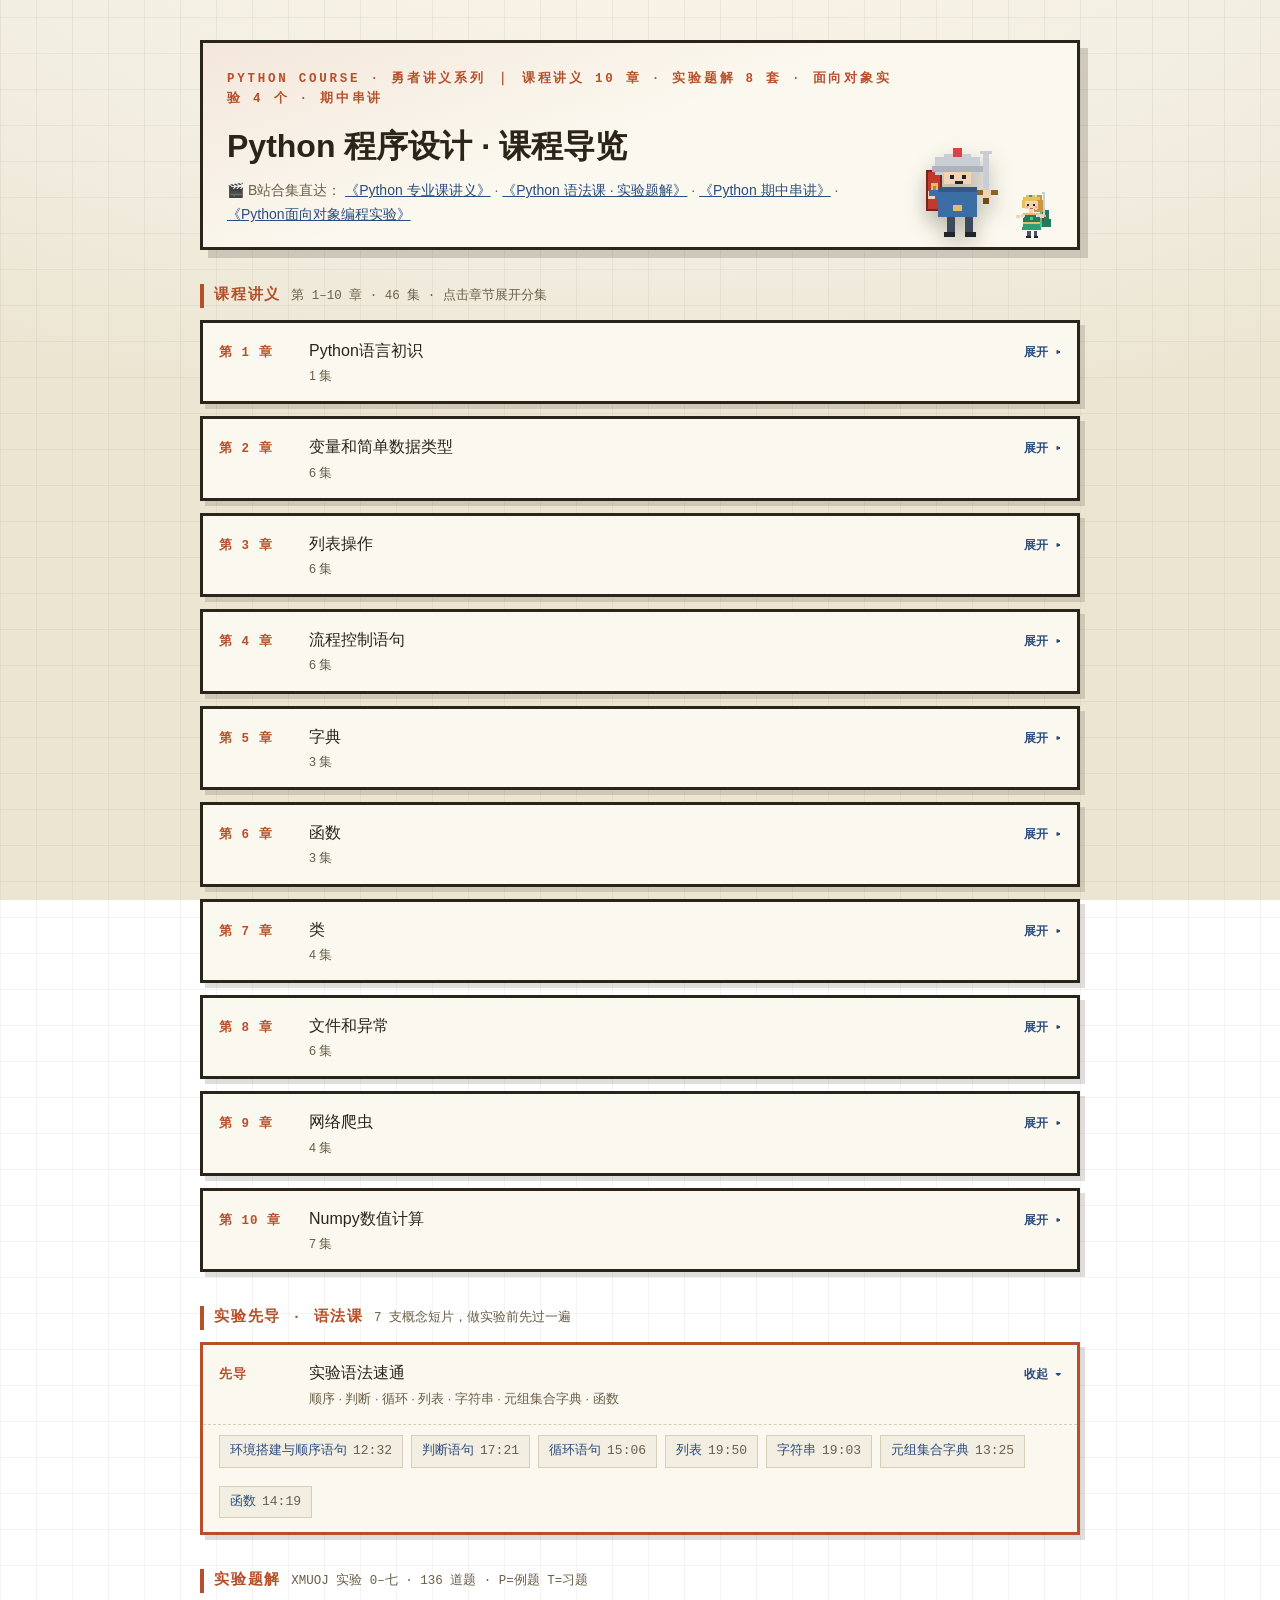
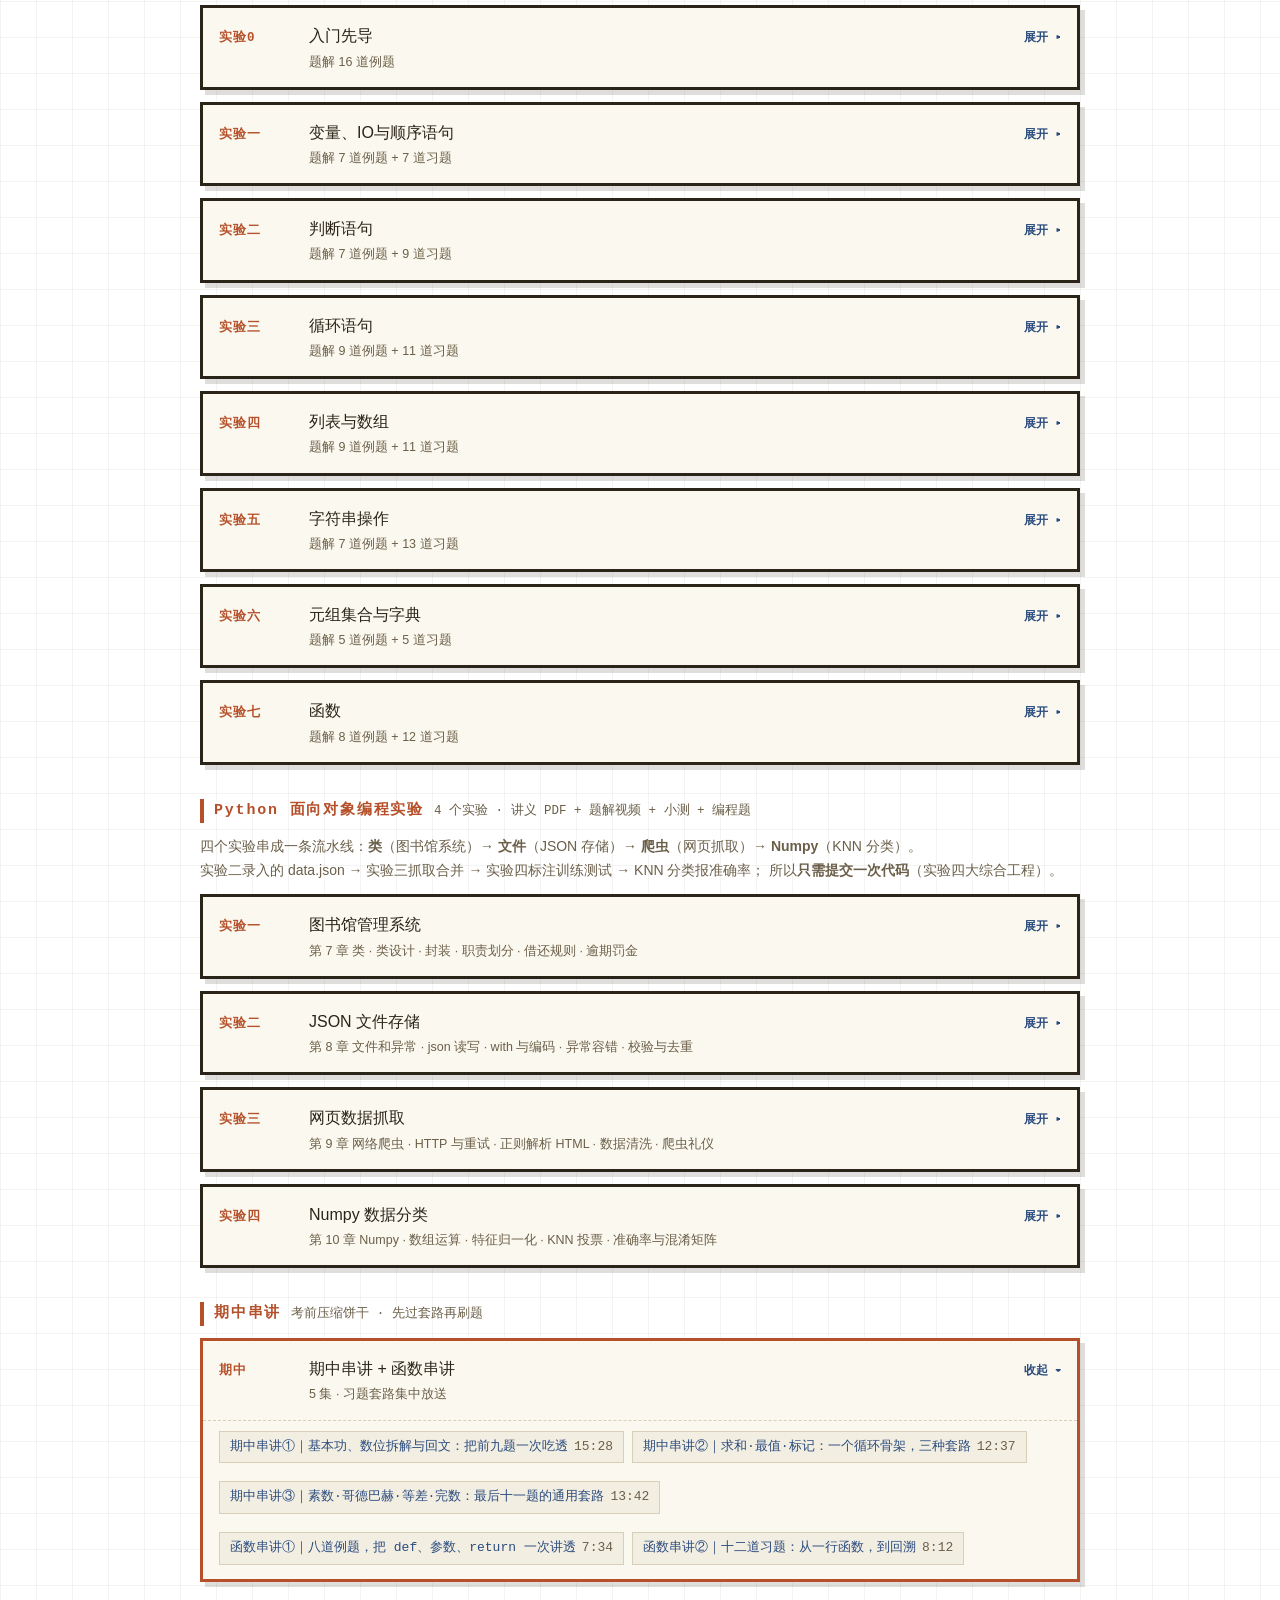
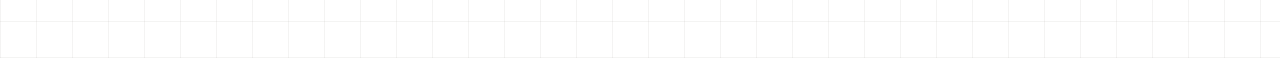
==== commit ffe71a91: "PixelTyper/PythonCourse: add OOP lab bank, course section, reproducible build - PixelTyper: new inde" ====
--- a/PythonCourse/index.html
+++ b/PythonCourse/index.html
@@ -45,13 +45,13 @@
 .dur{color:#6b5f49;margin-left:6px}
 </style></head><body><main>
 <header>
-  <div class="kicker">PYTHON COURSE · 勇者讲义系列 ｜ 课程讲义 10 章 · 实验题解 8 套 · 期中串讲</div>
+  <div class="kicker">PYTHON COURSE · 勇者讲义系列 ｜ 课程讲义 10 章 · 实验题解 8 套 · 面向对象实验 4 个 · 期中串讲</div>
   <h1>Python 程序设计 · 课程导览</h1>
   <p class="lead">🎬 B站合集直达：
   <a href="https://space.bilibili.com/475155110/channel/seriesdetail?sid=9361217" target="_blank" rel="noopener">《Python 专业课讲义》</a> ·
   <a href="https://space.bilibili.com/475155110/channel/seriesdetail?sid=9321748" target="_blank" rel="noopener">《Python 语法课 · 实验题解》</a> ·
-  <a href="https://space.bilibili.com/475155110/channel/seriesdetail?sid=9461078" target="_blank" rel="noopener">《Python 期中串讲》</a></p>
-  <p class="lead">📚 刷题直达：<a class="ep" style="display:inline-block" href="https://xmuoj.com/contest/493" target="_blank" rel="noopener"><b>Python 语法题库</b> 公共课实验一~七 · 126 题</a></p>
+  <a href="https://space.bilibili.com/475155110/channel/seriesdetail?sid=9461078" target="_blank" rel="noopener">《Python 期中串讲》</a> ·
+  <a href="https://space.bilibili.com/475155110/channel/seriesdetail?sid=9600313" target="_blank" rel="noopener">《Python面向对象编程实验》</a></p>
   <div class="sprites"><img class="h" src="assets/hero.svg"><img class="v" src="assets/vera.svg"></div>
 </header>
 
@@ -121,11 +121,45 @@
       <span class="t">函数<span class="sub">题解 8 道例题 + 12 道习题</span></span>
       <span class="vc"></span></summary><div class="eps"><a class="ep" href="https://www.bilibili.com/video/BV1oXJk6vEac" target="_blank" rel="noopener"><b>P01</b> n的阶乘<span class="dur">3:52</span></a><a class="ep" href="https://www.bilibili.com/video/BV1GnJk6tEBY" target="_blank" rel="noopener"><b>P02</b> x和y的最大值<span class="dur">3:43</span></a><a class="ep" href="https://www.bilibili.com/video/BV1jHJ26VEsr" target="_blank" rel="noopener"><b>P03</b> 最大公约数<span class="dur">4:00</span></a><a class="ep" href="https://www.bilibili.com/video/BV1LHJ26VEmP" target="_blank" rel="noopener"><b>P04</b> 交换数值<span class="dur">3:54</span></a><a class="ep" href="https://www.bilibili.com/video/BV1LHJ26VEQG" target="_blank" rel="noopener"><b>P05</b> 打印数字<span class="dur">3:59</span></a><a class="ep" href="https://www.bilibili.com/video/BV1UBJ26aEco" target="_blank" rel="noopener"><b>P06</b> 打印矩阵<span class="dur">4:18</span></a><a class="ep" href="https://www.bilibili.com/video/BV1aWJk6xEHZ" target="_blank" rel="noopener"><b>P07</b> 递归求阶乘<span class="dur">4:02</span></a><a class="ep" href="https://www.bilibili.com/video/BV1bBJ26aEMQ" target="_blank" rel="noopener"><b>P08</b> 递归求斐波那契数列<span class="dur">3:55</span></a><a class="ep" href="https://www.bilibili.com/video/BV13HJk6oEo9" target="_blank" rel="noopener"><b>T01</b> 绝对值<span class="dur">3:45</span></a><a class="ep" href="https://www.bilibili.com/video/BV1tBJ26aEZe" target="_blank" rel="noopener"><b>T02</b> 两个数的和<span class="dur">3:42</span></a><a class="ep" href="https://www.bilibili.com/video/BV1aHJk6oERw" target="_blank" rel="noopener"><b>T03</b> 区间求和<span class="dur">4:10</span></a><a class="ep" href="https://www.bilibili.com/video/BV1j5Jk6aE3R" target="_blank" rel="noopener"><b>T04</b> 最小公倍数<span class="dur">4:06</span></a><a class="ep" href="https://www.bilibili.com/video/BV1bqJ26AEK6" target="_blank" rel="noopener"><b>T05</b> 复制数组<span class="dur">4:28</span></a><a class="ep" href="https://www.bilibili.com/video/BV1uqJ26AEVy" target="_blank" rel="noopener"><b>T06</b> 打印字符串<span class="dur">3:53</span></a><a class="ep" href="https://www.bilibili.com/video/BV1KrJ268EeB" target="_blank" rel="noopener"><b>T07</b> 数组翻转<span class="dur">4:16</span></a><a class="ep" href="https://www.bilibili.com/video/BV1KrJ268Eqq" target="_blank" rel="noopener"><b>T08</b> 数组去重<span class="dur">4:14</span></a><a class="ep" href="https://www.bilibili.com/video/BV14rJ268EJH" target="_blank" rel="noopener"><b>T09</b> 数组排序<span class="dur">4:30</span></a><a class="ep" href="https://www.bilibili.com/video/BV14rJ268EuK" target="_blank" rel="noopener"><b>T10</b> 跳台阶<span class="dur">3:56</span></a><a class="ep" href="https://www.bilibili.com/video/BV1m6J26cEEE" target="_blank" rel="noopener"><b>T11</b> 走方格<span class="dur">3:58</span></a><a class="ep" href="https://www.bilibili.com/video/BV1T6J26cEBH" target="_blank" rel="noopener"><b>T12</b> 排列<span class="dur">4:32</span></a></div></details>
 
-<h2>刷题 · 题库<small>公共课实验一~七 · 126 题 · 可直接提交</small></h2>
-<details class="card" open><summary>
-  <span class="no">题库</span>
-  <span class="t">Python 语法题库<span class="sub">按实验一~七 / 例题·习题顺序编排 · 126 题</span></span>
-  <span class="vc"></span></summary><div class="eps"><a class="ep" style="display:inline-block" href="https://xmuoj.com/contest/493" target="_blank" rel="noopener"><b>直达</b> Python 语法题库</a></div></details>
+
+<h2>Python 面向对象编程实验<small>4 个实验 · 讲义 PDF + 题解视频 + 小测 + 编程题</small></h2>
+<p class="lead" style="margin:0 0 12px">四个实验串成一条流水线：<b>类</b>（图书馆系统）→ <b>文件</b>（JSON 存储）→
+<b>爬虫</b>（网页抓取）→ <b>Numpy</b>（KNN 分类）。<br>
+实验二录入的 data.json → 实验三抓取合并 → 实验四标注训练测试 → KNN 分类报准确率；
+所以<b>只需提交一次代码</b>（实验四大综合工程）。</p>
+<details class="card"><summary>
+      <span class="no">实验一</span>
+      <span class="t">图书馆管理系统<span class="sub">第 7 章 类 · 类设计 · 封装 · 职责划分 · 借还规则 · 逾期罚金</span></span>
+      <span class="vc"></span></summary><div class="eps">
+      <a class="ep" href="assets/labs/Lab1_实验指导书.pdf" target="_blank" rel="noopener">📘 实验指导书 PDF</a>
+      <a class="ep" href="https://xmuoj.com/contest/494" target="_blank" rel="noopener">💻 编程题 EXP1.1–1.3</a>
+      <a class="ep" href="https://xmuoj.com/PixelTyper/" target="_blank" rel="noopener">⌨️ PixelTyper 打字关</a>
+      <a class="ep" href="https://lnt.xmu.edu.cn/course/111920/content#/" target="_blank" rel="noopener">📝 课程小测（LNT）</a>
+      <a class="ep" href="https://www.bilibili.com/video/BV1Bisy6XEap" target="_blank" rel="noopener">图书库存借还模拟<span class="dur">7:22</span></a><a class="ep" href="https://www.bilibili.com/video/BV1qisy6XEUQ" target="_blank" rel="noopener">读者借阅额度校验<span class="dur">6:45</span></a><a class="ep" href="https://www.bilibili.com/video/BV1Bvsy6WE23" target="_blank" rel="noopener">逾期天数与罚金<span class="dur">6:17</span></a></div></details><details class="card"><summary>
+      <span class="no">实验二</span>
+      <span class="t">JSON 文件存储<span class="sub">第 8 章 文件和异常 · json 读写 · with 与编码 · 异常容错 · 校验与去重</span></span>
+      <span class="vc"></span></summary><div class="eps">
+      <a class="ep" href="assets/labs/Lab2_实验指导书.pdf" target="_blank" rel="noopener">📘 实验指导书 PDF</a>
+      <a class="ep" href="https://xmuoj.com/contest/494" target="_blank" rel="noopener">💻 编程题 EXP2.1–2.3</a>
+      <a class="ep" href="https://xmuoj.com/PixelTyper/" target="_blank" rel="noopener">⌨️ PixelTyper 打字关</a>
+      <a class="ep" href="https://lnt.xmu.edu.cn/course/111920/content#/" target="_blank" rel="noopener">📝 课程小测（LNT）</a>
+      <a class="ep" href="https://www.bilibili.com/video/BV1fvsy6WEFn" target="_blank" rel="noopener">国家数据校验<span class="dur">6:07</span></a><a class="ep" href="https://www.bilibili.com/video/BV1Rcsy62Eou" target="_blank" rel="noopener">两批数据合并去重<span class="dur">5:31</span></a><a class="ep" href="https://www.bilibili.com/video/BV1GKsy65Ery" target="_blank" rel="noopener">JSON 容错解析<span class="dur">5:00</span></a></div></details><details class="card"><summary>
+      <span class="no">实验三</span>
+      <span class="t">网页数据抓取<span class="sub">第 9 章 网络爬虫 · HTTP 与重试 · 正则解析 HTML · 数据清洗 · 爬虫礼仪</span></span>
+      <span class="vc"></span></summary><div class="eps">
+      <a class="ep" href="assets/labs/Lab3_实验指导书.pdf" target="_blank" rel="noopener">📘 实验指导书 PDF</a>
+      <a class="ep" href="https://xmuoj.com/contest/494" target="_blank" rel="noopener">💻 编程题 EXP3.1–3.3</a>
+      <a class="ep" href="https://xmuoj.com/PixelTyper/" target="_blank" rel="noopener">⌨️ PixelTyper 打字关</a>
+      <a class="ep" href="https://lnt.xmu.edu.cn/course/111920/content#/" target="_blank" rel="noopener">📝 课程小测（LNT）</a>
+      <a class="ep" href="https://www.bilibili.com/video/BV1XKsy6VEWE" target="_blank" rel="noopener">解析国家 HTML 片段<span class="dur">5:49</span></a><a class="ep" href="https://www.bilibili.com/video/BV1XPsy6yE9L" target="_blank" rel="noopener">数字清洗<span class="dur">4:29</span></a><a class="ep" href="https://www.bilibili.com/video/BV1uasC6qEqT" target="_blank" rel="noopener">提取页面链接<span class="dur">4:22</span></a></div></details><details class="card"><summary>
+      <span class="no">实验四</span>
+      <span class="t">Numpy 数据分类<span class="sub">第 10 章 Numpy · 数组运算 · 特征归一化 · KNN 投票 · 准确率与混淆矩阵</span></span>
+      <span class="vc"></span></summary><div class="eps">
+      <a class="ep" href="assets/labs/Lab4_实验指导书.pdf" target="_blank" rel="noopener">📘 实验指导书 PDF</a>
+      <a class="ep" href="https://xmuoj.com/contest/494" target="_blank" rel="noopener">💻 编程题 EXP4.1–4.4</a>
+      <a class="ep" href="https://xmuoj.com/PixelTyper/" target="_blank" rel="noopener">⌨️ PixelTyper 打字关</a>
+      <a class="ep" href="https://lnt.xmu.edu.cn/course/111920/content#/" target="_blank" rel="noopener">📝 课程小测（LNT）</a>
+      <a class="ep" href="https://www.bilibili.com/video/BV1uasC6qEMT" target="_blank" rel="noopener">面积标注标签<span class="dur">4:27</span></a><a class="ep" href="https://www.bilibili.com/video/BV1uhsC6MEkq" target="_blank" rel="noopener">KNN 最近邻预测<span class="dur">4:59</span></a><a class="ep" href="https://www.bilibili.com/video/BV1uhsC6MEDF" target="_blank" rel="noopener">准确率与混淆矩阵<span class="dur">4:43</span></a><a class="ep" href="https://www.bilibili.com/video/BV1TvsC6vEoN" target="_blank" rel="noopener">min-max 归一化<span class="dur">4:50</span></a></div></details>
 
 <h2>期中串讲<small>考前压缩饼干 · 先过套路再刷题</small></h2>
 <details class="card" open><summary>
